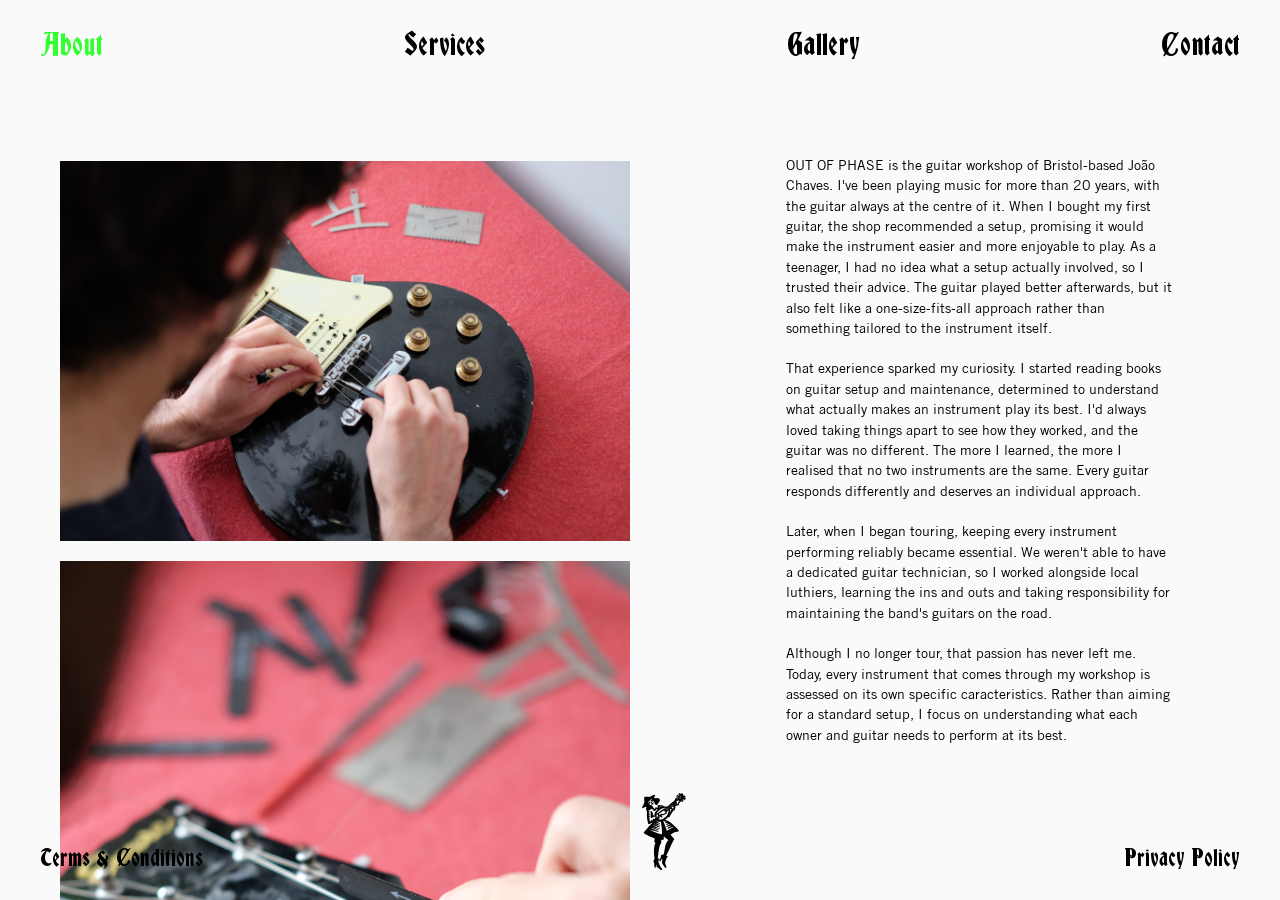
==== about.html @ 5b64a68b "Add files via upload" ====
<!DOCTYPE html>
<html lang="en">
<head>
<meta charset="UTF-8">
<meta name="viewport" content="width=device-width, initial-scale=1.0">
<title>About — Out of Phase</title>
<link rel="stylesheet" href="style-shared.css">
<link rel="stylesheet" href="style-about.css">
</head>
<body class="about-body">

<!-- Mobile Sticky Header -->
<header class="mobile-header">
  <button class="menu-toggle-btn" id="menuToggleBtn">Menu</button>
</header>

<!-- Desktop Navigation (Hidden <= 700px) -->
<header class="splash-nav desktop-only-nav">
  <a href="about.html" class="active">About</a>
  <a href="services.html">Services</a>
  <a href="gallery.html">Gallery</a>
  <a href="contact.html">Contact</a>
</header>

<!-- Mobile Overlay Drawer (Contains Nav + Footer links) -->
<div class="mobile-drawer" id="mobileDrawer">
  
  <header class="drawer-header">
    <button class="drawer-close-btn" id="drawerCloseBtn">Close</button>
  </header>

  <div class="drawer-content">
    <nav class="drawer-nav">
      <a href="about.html" class="active">About</a>
      <a href="services.html">Services</a>
      <a href="gallery.html">Gallery</a>
      <a href="contact.html">Contact</a>
    </nav>

    <div class="drawer-footer-links">
      <a href="terms.html">Terms &amp; Conditions</a>
      <a href="privacy-policy.html">Privacy Policy</a>
    </div>
  </div>

  <div class="drawer-logo-wrap">
    <a href="index.html">
      <img src="images/nav-icon.svg" alt="Out of Phase" class="splash-footer-icon">
    </a>
  </div>
</div>

<main class="about-content">
  <div class="about-grid">
    
    <div class="about-images">
      <img src="images/About_1.jpg" alt="Guitar detail">
      <img src="images/About_2.jpg" alt="Guitar detail">
      <img src="images/About_3.jpg" alt="Guitar detail">
      <img src="images/About_4.jpg" alt="Guitar detail">
      <img src="images/About_5.jpg" alt="Guitar detail">
      <img src="images/About_6.jpg" alt="Guitar detail">
      <img src="images/About_7.jpg" alt="Guitar detail">
    </div>

    <div class="about-text-col">
      <div class="about-text">
        <p>
          OUT OF PHASE is the guitar workshop of Bristol-based João Chaves. I've
          been playing music for more than 20 years, with the guitar always at the
          centre of it. When I bought my first guitar, the shop recommended a setup,
          promising it would make the instrument easier and more enjoyable to play.
          As a teenager, I had no idea what a setup actually involved, so I trusted
          their advice. The guitar played better afterwards, but it also felt like a
          one-size-fits-all approach rather than something tailored to the instrument
          itself.
        </p>
        <p>
          That experience sparked my curiosity. I started reading books on guitar
          setup and maintenance, determined to understand what actually makes an
          instrument play its best. I'd always loved taking things apart to see how
          they worked, and the guitar was no different. The more I learned, the more
          I realised that no two instruments are the same. Every guitar responds
          differently and deserves an individual approach.
        </p>
        <p>
          Later, when I began touring, keeping every instrument performing reliably
          became essential. We weren't able to have a dedicated guitar technician,
          so I worked alongside local luthiers, learning the ins and outs and taking
          responsibility for maintaining the band's guitars on the road.
        </p>
        <p>
          Although I no longer tour, that passion has never left me. Today, every
          instrument that comes through my workshop is assessed on its own specific
          caracteristics. Rather than aiming for a standard setup, I focus on understanding
          what each owner and guitar needs to perform at its best.
        </p>
      </div>
    </div>
  </div>
</main>

<!-- Mobile Sticky Centered Logo -->
<div class="mobile-footer-logo">
  <a href="index.html">
    <img src="images/nav-icon.svg" alt="Out of Phase" class="splash-footer-icon">
  </a>
</div>

<!-- Desktop Footer (Hidden <= 700px) -->
<footer class="splash-footer desktop-only-footer">
  <a href="terms.html" class="splash-footer-left">Terms &amp; Conditions</a>
  <a href="index.html">
    <img src="images/nav-icon.svg" alt="Out of Phase" class="splash-footer-icon">
  </a>
  <a href="privacy-policy.html" class="splash-footer-right">Privacy Policy</a>
</footer>

<script>
  // 1. Mobile Drawer Toggle Script
  document.addEventListener('DOMContentLoaded', () => {
    const menuBtn = document.getElementById('menuToggleBtn');
    const closeBtn = document.getElementById('drawerCloseBtn');
    const drawer = document.getElementById('mobileDrawer');

    if (menuBtn && drawer && closeBtn) {
      menuBtn.addEventListener('click', () => {
        drawer.classList.add('is-open');
        document.body.style.overflow = 'hidden'; // Freeze background scrolling
      });

      closeBtn.addEventListener('click', () => {
        drawer.classList.remove('is-open');
        document.body.style.overflow = '';
      });
    }
  });

  // 2. Desktop Gallery Alignment Script
  function alignGalleryToText() {
    const firstTextElement = document.querySelector('.about-text p:first-child') || document.querySelector('.about-text');
    const imagesContainer = document.querySelector('.about-images');

    if (firstTextElement && imagesContainer && window.innerWidth > 900) {
      const textTopDistance = firstTextElement.getBoundingClientRect().top;
      const manualOffset = +6; 

      imagesContainer.style.paddingTop = `${textTopDistance + manualOffset}px`;
      imagesContainer.style.paddingBottom = `100px`;
    } else if (imagesContainer) {
      // Clears desktop inline padding when switching to mobile view
      imagesContainer.style.paddingTop = '';
      imagesContainer.style.paddingBottom = '';
    }
  }

  window.addEventListener('load', alignGalleryToText);
  window.addEventListener('resize', alignGalleryToText);
  if (document.fonts) {
    document.fonts.ready.then(alignGalleryToText);
  }
</script>

</body>
</html>
---- style-shared.css ----
/* ============================
   FONTS
============================ */
@font-face {
  font-family: "Gothic";
  src: url("fonts/Gothic-Regular.woff2") format("woff2");
  font-weight: 400;
}
@font-face {
  font-family: "Gothic";
  src: url("fonts/Gothic-Bold.woff2") format("woff2");
  font-weight: 700;
}
@font-face {
  font-family: "OldEnglish";
  src: url("fonts/OldEnglish.woff2") format("woff2");
}

/* ============================
   RESET
============================ */
* {
  margin: 0;
  padding: 0;
  box-sizing: border-box;
}

html {
  scroll-behavior: smooth;
  overflow-x: hidden;
}

body {
  color: #000;
  font-family: "Gothic", sans-serif;
  overflow-x: hidden;
  background-color: #fafafa;

  -webkit-font-smoothing: antialiased;
  -moz-osx-font-smoothing: grayscale;
}

img {
  display: block;
  max-width: 100%;
}

a {
  color: inherit;
}

/* ============================
   SPLASH NAV (shared across pages)
============================ */
.splash-nav {
  position: fixed;
  top: 0;
  left: 0;
  width: 100%;
  z-index: 100;
  background: transparent;

  display: flex;
  justify-content: space-between;
  align-items: center;
  padding: 30px 40px;

  view-transition-name: main-nav;
}

.splash-nav a {
  color: #000;
  text-decoration: none;
  font-family: "OldEnglish";
  font-size: 1.9rem;

  -webkit-font-smoothing: antialiased;
  -moz-osx-font-smoothing: grayscale;
}

.splash-nav a:hover {
  opacity: 0.6;
}

.splash-nav a.active {
  color: #bbb;
  pointer-events: none;
}

/* ============================
   SPLASH FOOTER (shared across pages)
============================ */
.splash-footer {
  position: fixed;
  bottom: 0;
  left: 0;
  width: 100%;
  z-index: 100;
  background: transparent;

  display: flex;
  justify-content: space-between;
  align-items: flex-end;
  padding: 30px 40px;

  view-transition-name: main-footer;
}

.splash-footer-icon {
  width: 44px;
  height: auto;
  display: block;
}

.splash-footer a {
  color: #000;
  text-decoration: none;
  font-family: "OldEnglish";
  font-size: 1.5rem;
  line-height: 1;

  -webkit-font-smoothing: antialiased;
  -moz-osx-font-smoothing: grayscale;
}

.splash-footer a:hover {
  opacity: 0.6;
}

.splash-nav a.active,
.splash-footer a.active,
.splash-footer-left.active,
.splash-footer-right.active {
  color: #31FF2F !important; /* Your vivid bright green */
  opacity: 1 !important;
  pointer-events: none;
}

/* ===================================================
   SHARED VIEW TRANSITIONS
=================================================== */
main, 
.about-content, 
.home-content {
  animation: pageFadeIn 0.4s ease-out forwards;
}

@keyframes pageFadeIn {
  from { opacity: 0; }
  to { opacity: 1; }
}

/* ==========================================
   MOBILE STICKY OVERLAYS & DRAWER
========================================== */

/* Hide Mobile Elements on Desktop */
.mobile-header,
.mobile-footer-logo,
.mobile-drawer {
  display: none;
}

/* Shared Mobile Styles (Screens <= 700px) */
@media (max-width: 700px) {
  /* 1. Hide Desktop Nav & Desktop Footer Bar */
  .desktop-only-nav,
  .desktop-only-footer {
    display: none !important;
  }

  /* 2. Fixed Top "Menu" Button */
  .mobile-header {
    display: flex;
    justify-content: center;
    align-items: center;
    position: fixed;
    top: 0;
    left: 0;
    width: 100%;
    padding: 20px 24px;
    box-sizing: border-box;
    z-index: 1000;
    pointer-events: none;
  }

  .menu-toggle-btn,
  .drawer-close-btn {
    pointer-events: auto;
    background: none;
    border: none;
    font-family: "OldEnglish", serif;
    font-size: 2.1rem; /* Increased from 1.8rem to 2.2rem (adjust as needed) */
    color: #000;
    cursor: pointer;
    padding: 0;
    line-height: 1;
  }

  /* 3. Fixed Bottom Centered Logo */
  .mobile-footer-logo {
    display: flex;
    justify-content: center;
    align-items: center;
    position: fixed;
    bottom: 0;
    left: 0;
    width: 100%;
    padding: 20px;
    box-sizing: border-box;
    z-index: 1000;
    pointer-events: none;
  }

  .mobile-footer-logo a {
    pointer-events: auto;
    display: inline-block;
  }

  .mobile-footer-logo .splash-footer-icon {
    width: 40px;
    height: auto;
    display: block;
    margin: 0 auto;
  }

  /* 4. Full Screen Overlay Drawer */
  .mobile-drawer {
    display: flex;
    flex-direction: column;
    justify-content: space-between;
    position: fixed;
    top: 0;
    left: 0;
    width: 100vw;
    height: 100vh;
    height: 100dvh;
    background: #fafafa;
    z-index: 2000;
    padding: 40px 24px;
    box-sizing: border-box;
    
    /* Flat fade-in transition */
    opacity: 0;
    visibility: hidden;
    transition: opacity 0.2s ease, visibility 0.2s ease;
  }

  .mobile-drawer.is-open {
    opacity: 1;
    visibility: visible;
  }

  .drawer-header {
    display: flex;
    justify-content: center;
    align-items: center;
    width: 100%;
    padding: 20px 24px;
    box-sizing: border-box;
    position: absolute;
    top: 0;
    left: 0;
  }

  .drawer-content {
    display: flex;
    flex-direction: column;
    justify-content: center;
    align-items: center;
    height: 100%;
    gap: 32px;
  }

  .drawer-nav {
    display: flex;
    flex-direction: column;
    align-items: center;
    gap: 20px;
  }

  .drawer-nav a {
    font-family: "OldEnglish", serif;
    font-size: 2.2rem;
    color: #000;
    text-decoration: none;
  }

  /* Fixed active state coloring */
  .drawer-nav a.active {
    color: #31FF2F !important;
    pointer-events: none;
  }

  .drawer-footer-links {
    display: flex;
    flex-direction: column;
    align-items: center;
    gap: 12px; /* Same vertical gap as .drawer-nav */
  }

  .drawer-footer-links a {
    font-family: "OldEnglish", serif;
    font-size: 1.8rem; /* Matches main drawer links */
    color: #000;
    text-decoration: none;
  }
  
  .drawer-nav a.active,
  .drawer-footer-links a.active {
    color: #31FF2F !important; /* Your vivid bright green hex code */
    opacity: 1 !important;     /* OVERRIDES the 0.4 opacity so it isn't washed out/faded */
    pointer-events: none;
  }

  .drawer-logo-wrap {
    position: absolute;
    bottom: 0;
    left: 0;
    width: 100%;
    padding: 20px;
    box-sizing: border-box;
    display: flex;
    justify-content: center;
    align-items: center;
  }

  .drawer-logo-wrap .splash-footer-icon {
    width: 40px;
    height: auto;
    display: block;
    margin: 0 auto;
  }
}
---- style-about.css ----
/* ============================
   ABOUT PAGE (split scroll)
============================ */
.about-body {
  display: block;
  height: 100vh;
  height: 100dvh;
  position: relative;
  overflow: hidden;
}

/* Fixed Header & Footer Overlay */
.about-body .splash-nav {
  position: fixed;
  top: 0;
  left: 0;
  width: 100%;
  background: transparent;
  z-index: 100;
  pointer-events: none;
}

.about-body .splash-nav * {
  pointer-events: auto;
}

.about-body .splash-footer {
  position: fixed;
  bottom: 0;
  left: 0;
  width: 100%;
  background: transparent;
  z-index: 100;
  pointer-events: none;
}

.about-body .splash-footer * {
  pointer-events: auto;
}

.about-content {
  height: 100vh;
  height: 100dvh;
  overflow: hidden;
}

.about-grid {
  display: grid;
  grid-template-columns: repeat(18, 1fr);
  gap: 20px;
  padding: 0 40px; /* Restored outer padding to match navbar edges */
  max-width: 1920px;
  margin: 0 auto;
  height: 100%;
}

/* Scrollable Gallery Column */
.about-images {
  grid-column: 1 / 10;
  /* Fine-tune this offset pixel amount (e.g., 30px, 45px, 60px) */
  margin-left: 20px; 
  
  height: 100%;
  overflow-y: auto;
  scrollbar-width: none;
  display: flex;
  flex-direction: column;
  gap: 20px;
  box-sizing: border-box;
}

.about-images::-webkit-scrollbar {
  display: none;
}

.about-images img {
  width: 100%;
  display: block;
  object-fit: cover;
}

/* Static Text Column - Vertically Centered */
.about-text-col {
  grid-column: 12 / 18; /* Shifted slightly right to keep grid balance */
  height: 100%;
  display: flex;
  flex-direction: column;
  justify-content: center;
  overflow-y: auto;
  scrollbar-width: none;
  padding: 80px 0;
}

.about-text-col::-webkit-scrollbar {
  display: none;
}

.about-text {
  max-width: 640px;
}

.about-text p {
  font-size: 0.85rem;
  line-height: 1.5;
  margin-bottom: 20px;
}

.about-text p:first-child {
  margin-top: 0; /* Prevents margin-collapse from throwing off calculations */
}

.about-text p:last-child {
  margin-bottom: 0;
}

/* ==========================================
   MOBILE & TABLET BREAKPOINT (<= 900px)
========================================== */
@media (max-width: 900px) {

  /* 1. Page Container Clearance for Sticky Menu */
  .about-content {
    padding-top: 70px !important;
    overflow-y: auto;
  }

  /* 2. Grid Reset to Single Column */
  .about-grid {
    display: flex;
    flex-direction: column;
    width: 100%;
    height: auto;
    padding: 0;
    margin: 0;
  }

  /* 3. Horizontal Scroll Gallery Container */
  .about-images {
    display: flex !important;
    flex-direction: row !important;
    overflow-x: auto;
    scroll-snap-type: x mandatory;
    -webkit-overflow-scrolling: touch;
    gap: 12px;
    padding: 0 20px 20px 20px !important;
    margin: 0 !important;
    scrollbar-width: none; /* Hide scrollbar Firefox */
  }

  /* Hide scrollbar for Chrome, Safari, Opera */
  .about-images::-webkit-scrollbar {
    display: none;
  }

  /* Gallery Item Sizing (85% width lets next image peek) */
  .about-images img,
  .about-images .gallery-item {
    flex: 0 0 85%;
    max-width: 85%;
    height: auto;
    object-fit: cover;
    scroll-snap-align: start;
  }

  /* Gallery Edge Spacers */
  .about-images::before,
  .about-images::after {
    content: '';
    flex: 0 0 4px;
  }

  /* 4. Full-Width Text Column */
  .about-text-col {
    width: 100% !important;
    max-width: 100% !important;
    height: auto;
    padding: 20px 20px 60px 20px !important; /* Comfortable side gutters & bottom space */
    box-sizing: border-box;
  }

  .about-text {
    width: 100% !important;
    max-width: 100% !important;
  }

  /* Decorative Icons inside text flow naturally */
  .about-text img {
    position: relative !important;
    display: block;
    margin: 24px auto !important;
  }
}
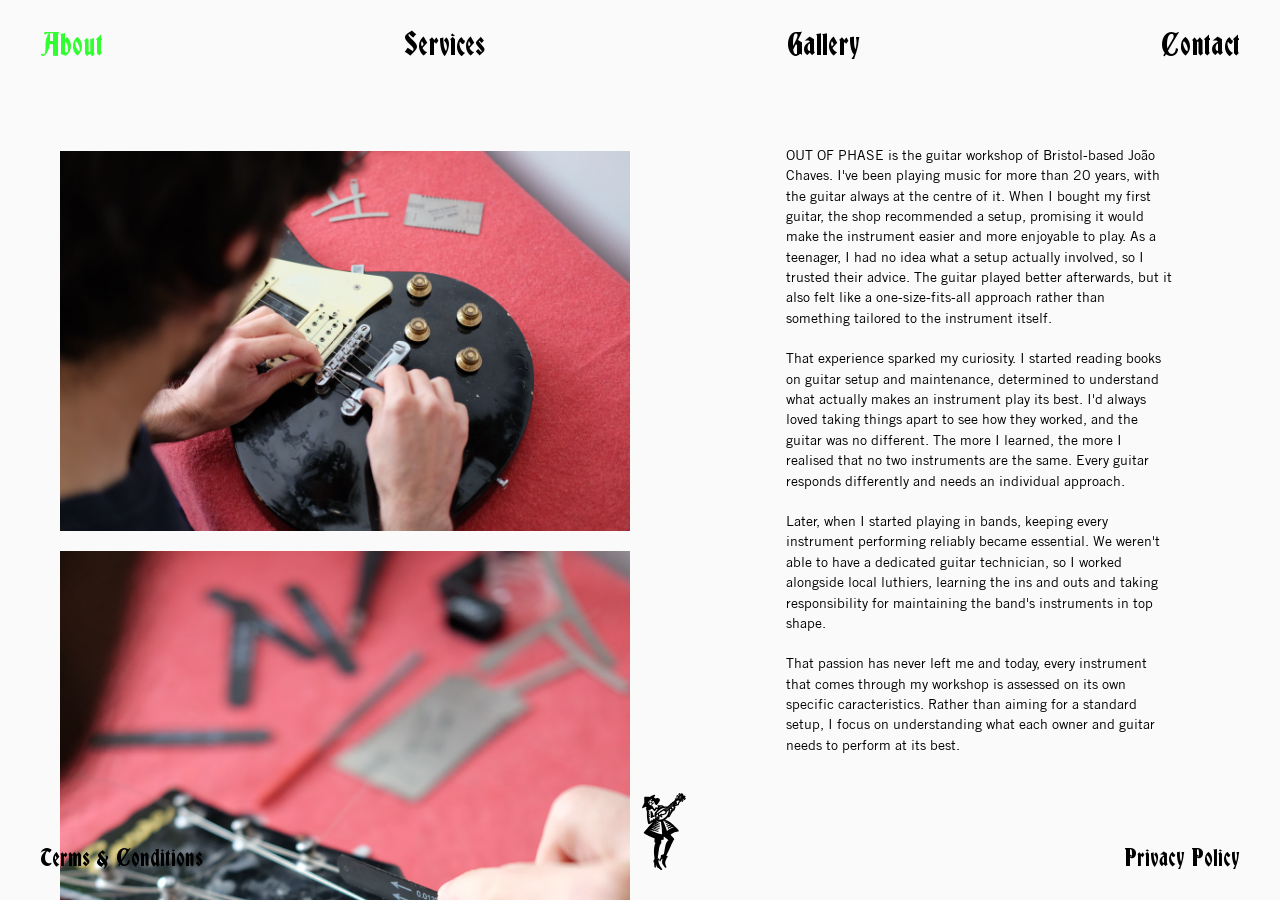
==== commit de6f0c71: "Update about.html" ====
--- a/about.html
+++ b/about.html
@@ -81,19 +81,18 @@
           instrument play its best. I'd always loved taking things apart to see how
           they worked, and the guitar was no different. The more I learned, the more
           I realised that no two instruments are the same. Every guitar responds
-          differently and deserves an individual approach.
+          differently and needs an individual approach.
         </p>
         <p>
-          Later, when I began touring, keeping every instrument performing reliably
+          Later, when I started playing in bands, keeping every instrument performing reliably
           became essential. We weren't able to have a dedicated guitar technician,
           so I worked alongside local luthiers, learning the ins and outs and taking
-          responsibility for maintaining the band's guitars on the road.
+          responsibility for maintaining the band's instruments in top shape.
         </p>
         <p>
-          Although I no longer tour, that passion has never left me. Today, every
-          instrument that comes through my workshop is assessed on its own specific
-          caracteristics. Rather than aiming for a standard setup, I focus on understanding
-          what each owner and guitar needs to perform at its best.
+          That passion has never left me and today, every instrument that comes through my workshop
+          is assessed on its own specific caracteristics. Rather than aiming for a standard setup,
+          I focus on understanding what each owner and guitar needs to perform at its best.
         </p>
       </div>
     </div>
@@ -162,4 +161,4 @@
 </script>
 
 </body>
-</html>+</html>
--- a/style-shared.css
+++ b/style-shared.css
@@ -131,7 +131,7 @@
 .splash-footer a.active,
 .splash-footer-left.active,
 .splash-footer-right.active {
-  color: #31FF2F !important; /* Your vivid bright green */
+  color: #31FF2F !important;
   opacity: 1 !important;
   pointer-events: none;
 }
@@ -190,7 +190,7 @@
     background: none;
     border: none;
     font-family: "OldEnglish", serif;
-    font-size: 2.1rem; /* Increased from 1.8rem to 2.2rem (adjust as needed) */
+    font-size: 2.1rem;
     color: #000;
     cursor: pointer;
     padding: 0;
@@ -296,20 +296,20 @@
     display: flex;
     flex-direction: column;
     align-items: center;
-    gap: 12px; /* Same vertical gap as .drawer-nav */
+    gap: 12px;
   }
 
   .drawer-footer-links a {
     font-family: "OldEnglish", serif;
-    font-size: 1.8rem; /* Matches main drawer links */
+    font-size: 1.8rem;
     color: #000;
     text-decoration: none;
   }
   
   .drawer-nav a.active,
   .drawer-footer-links a.active {
-    color: #31FF2F !important; /* Your vivid bright green hex code */
-    opacity: 1 !important;     /* OVERRIDES the 0.4 opacity so it isn't washed out/faded */
+    color: #31FF2F !important;
+    opacity: 1 !important;
     pointer-events: none;
   }
 
@@ -331,4 +331,4 @@
     display: block;
     margin: 0 auto;
   }
-}+}
--- a/style-about.css
+++ b/style-about.css
@@ -48,7 +48,7 @@
   display: grid;
   grid-template-columns: repeat(18, 1fr);
   gap: 20px;
-  padding: 0 40px; /* Restored outer padding to match navbar edges */
+  padding: 0 40px;
   max-width: 1920px;
   margin: 0 auto;
   height: 100%;
@@ -57,7 +57,6 @@
 /* Scrollable Gallery Column */
 .about-images {
   grid-column: 1 / 10;
-  /* Fine-tune this offset pixel amount (e.g., 30px, 45px, 60px) */
   margin-left: 20px; 
   
   height: 100%;
@@ -81,7 +80,7 @@
 
 /* Static Text Column - Vertically Centered */
 .about-text-col {
-  grid-column: 12 / 18; /* Shifted slightly right to keep grid balance */
+  grid-column: 12 / 18;
   height: 100%;
   display: flex;
   flex-direction: column;
@@ -106,7 +105,7 @@
 }
 
 .about-text p:first-child {
-  margin-top: 0; /* Prevents margin-collapse from throwing off calculations */
+  margin-top: 0;
 }
 
 .about-text p:last-child {
@@ -144,7 +143,7 @@
     gap: 12px;
     padding: 0 20px 20px 20px !important;
     margin: 0 !important;
-    scrollbar-width: none; /* Hide scrollbar Firefox */
+    scrollbar-width: none;
   }
 
   /* Hide scrollbar for Chrome, Safari, Opera */
@@ -174,7 +173,7 @@
     width: 100% !important;
     max-width: 100% !important;
     height: auto;
-    padding: 20px 20px 60px 20px !important; /* Comfortable side gutters & bottom space */
+    padding: 20px 20px 60px 20px !important;
     box-sizing: border-box;
   }
 
@@ -189,4 +188,4 @@
     display: block;
     margin: 24px auto !important;
   }
-}+}
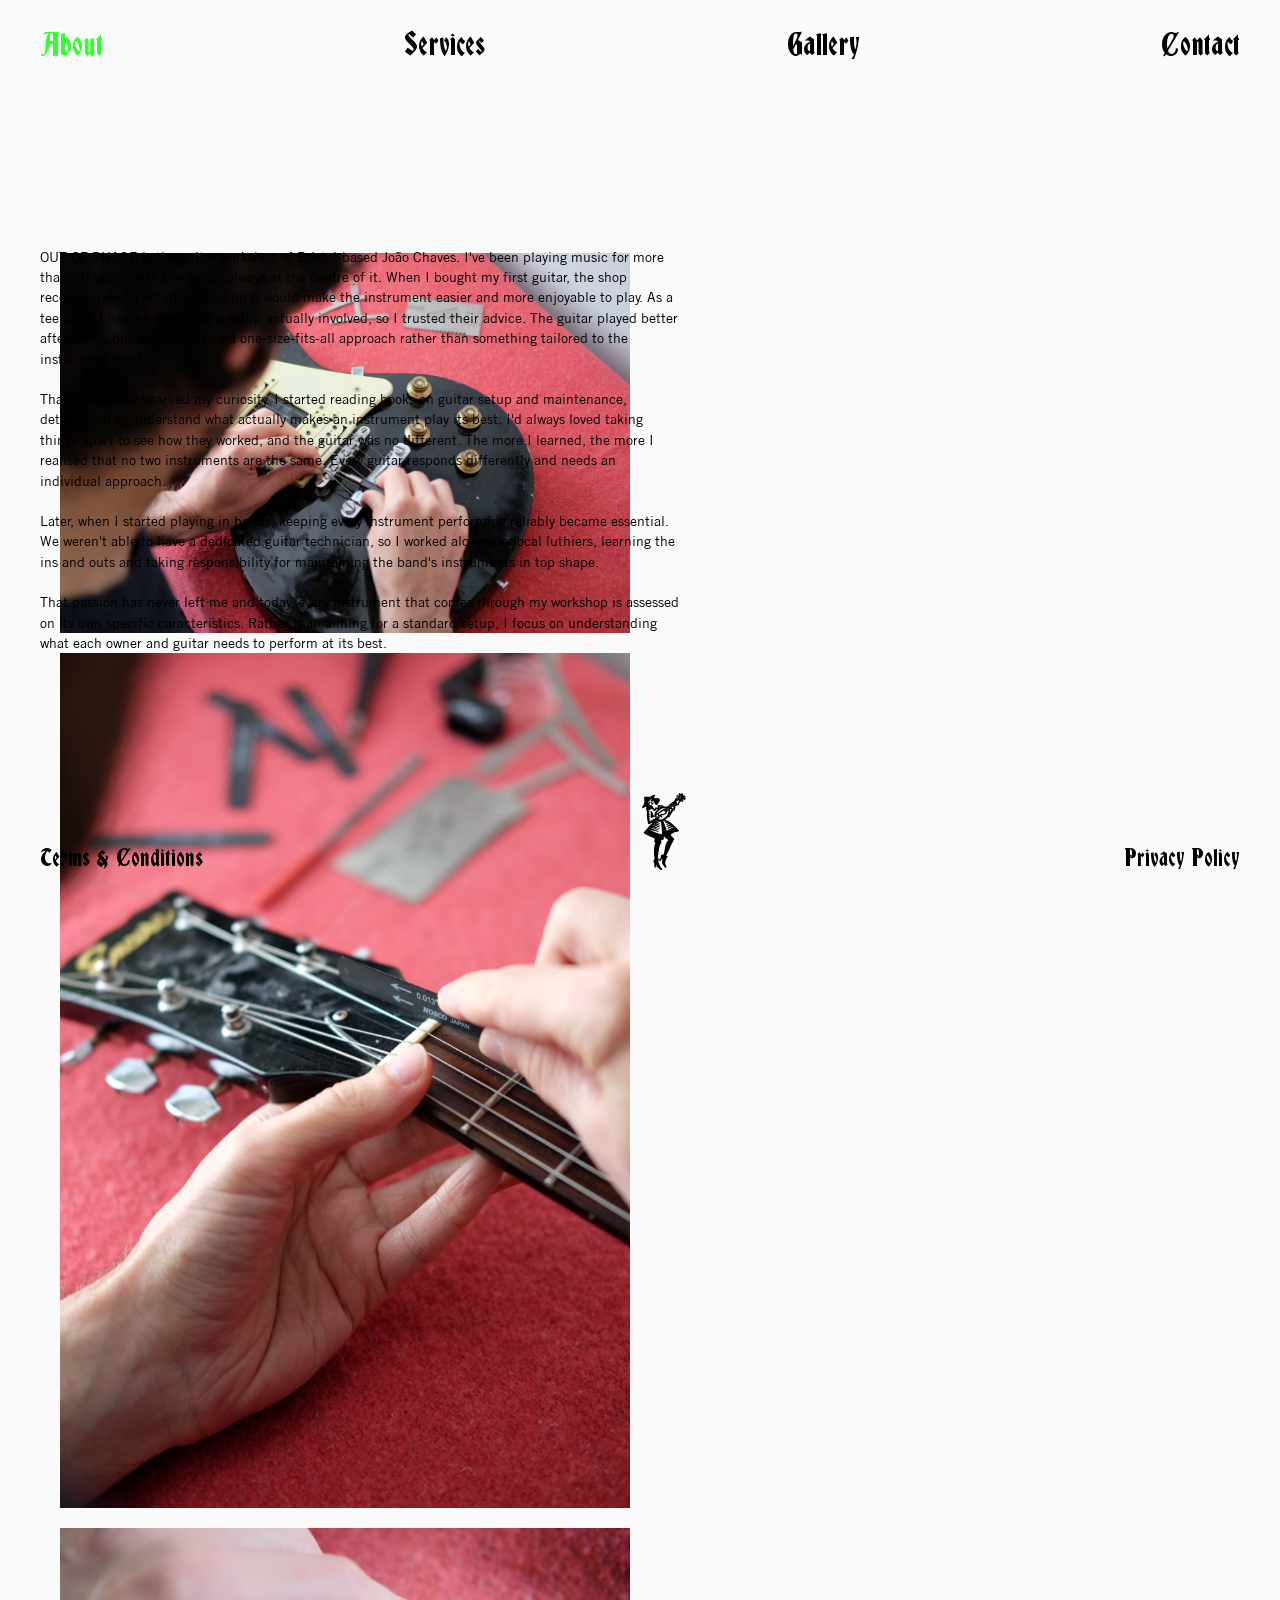
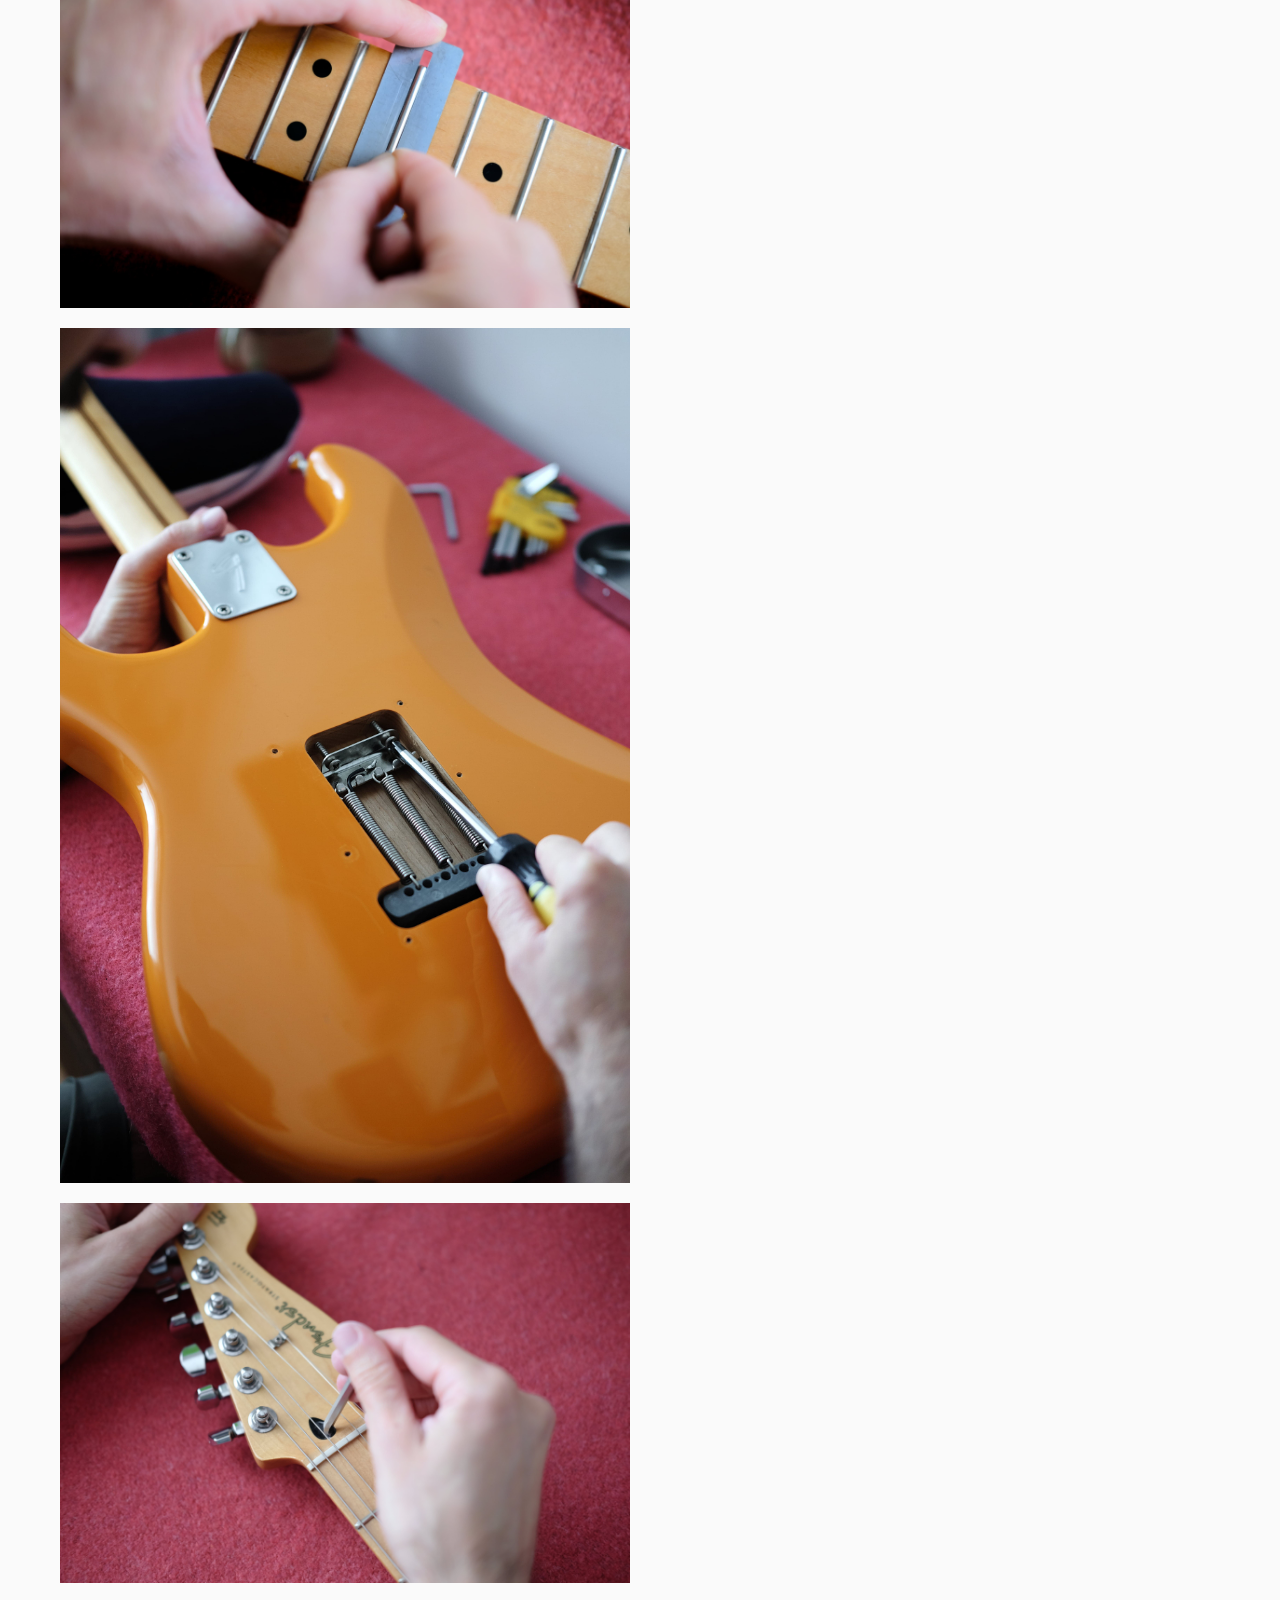
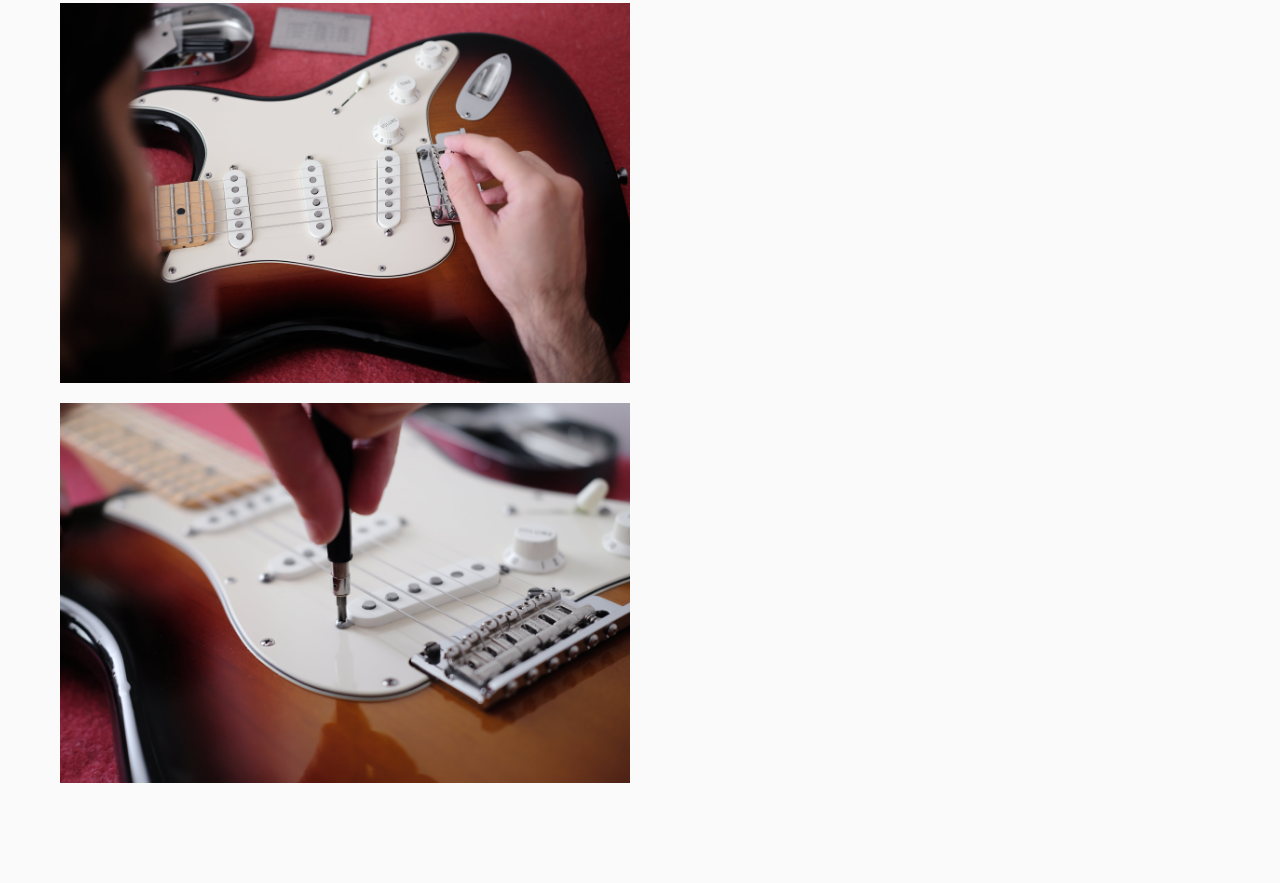
==== commit a8a01abe: "Update about.html" ====
--- a/about.html
+++ b/about.html
@@ -6,6 +6,13 @@
 <title>About — Out of Phase</title>
 <link rel="stylesheet" href="style-shared.css">
 <link rel="stylesheet" href="style-about.css">
+
+  <!-- Favicons -->
+<link rel="icon" type="image/png" sizes="96x96" href="favicon/favicon-96x96.png">
+<link rel="icon" type="image/svg+xml" href="favicon/favicon.svg">
+<link rel="shortcut icon" href="favicon/favicon.ico">
+<link rel="apple-touch-icon" sizes="180x180" href="favicon/apple-touch-icon.png">
+<link rel="manifest" href="favicon/site.webmanifest">
 </head>
 <body class="about-body">
 
--- a/style-about.css
+++ b/style-about.css
@@ -3,10 +3,11 @@
 ============================ */
 .about-body {
   display: block;
-  height: 100vh;
-  height: 100dvh;
+  min-height: 100vh;
+  min-height: 100dvh;
   position: relative;
-  overflow: hidden;
+  /* Allow normal viewport scrolling so hardware handles the wheel input */
+  overflow-y: auto;
 }
 
 /* Fixed Header & Footer Overlay */
@@ -39,9 +40,7 @@
 }
 
 .about-content {
-  height: 100vh;
-  height: 100dvh;
-  overflow: hidden;
+  width: 100%;
 }
 
 .about-grid {
@@ -51,25 +50,17 @@
   padding: 0 40px;
   max-width: 1920px;
   margin: 0 auto;
-  height: 100%;
 }
 
-/* Scrollable Gallery Column */
+/* Natural Document Scroll Gallery */
 .about-images {
   grid-column: 1 / 10;
   margin-left: 20px; 
-  
-  height: 100%;
-  overflow-y: auto;
-  scrollbar-width: none;
   display: flex;
   flex-direction: column;
   gap: 20px;
   box-sizing: border-box;
-}
-
-.about-images::-webkit-scrollbar {
-  display: none;
+  padding-bottom: 120px; /* Space for footer clearance */
 }
 
 .about-images img {
@@ -78,20 +69,19 @@
   object-fit: cover;
 }
 
-/* Static Text Column - Vertically Centered */
+/* Rock-Solid Fixed Text Column */
 .about-text-col {
   grid-column: 12 / 18;
-  height: 100%;
+  position: fixed;
+  top: 0;
+  bottom: 0;
+  height: 100vh;
+  height: 100dvh;
   display: flex;
   flex-direction: column;
   justify-content: center;
-  overflow-y: auto;
-  scrollbar-width: none;
-  padding: 80px 0;
-}
-
-.about-text-col::-webkit-scrollbar {
-  display: none;
+  z-index: 10;
+  pointer-events: auto;
 }
 
 .about-text {
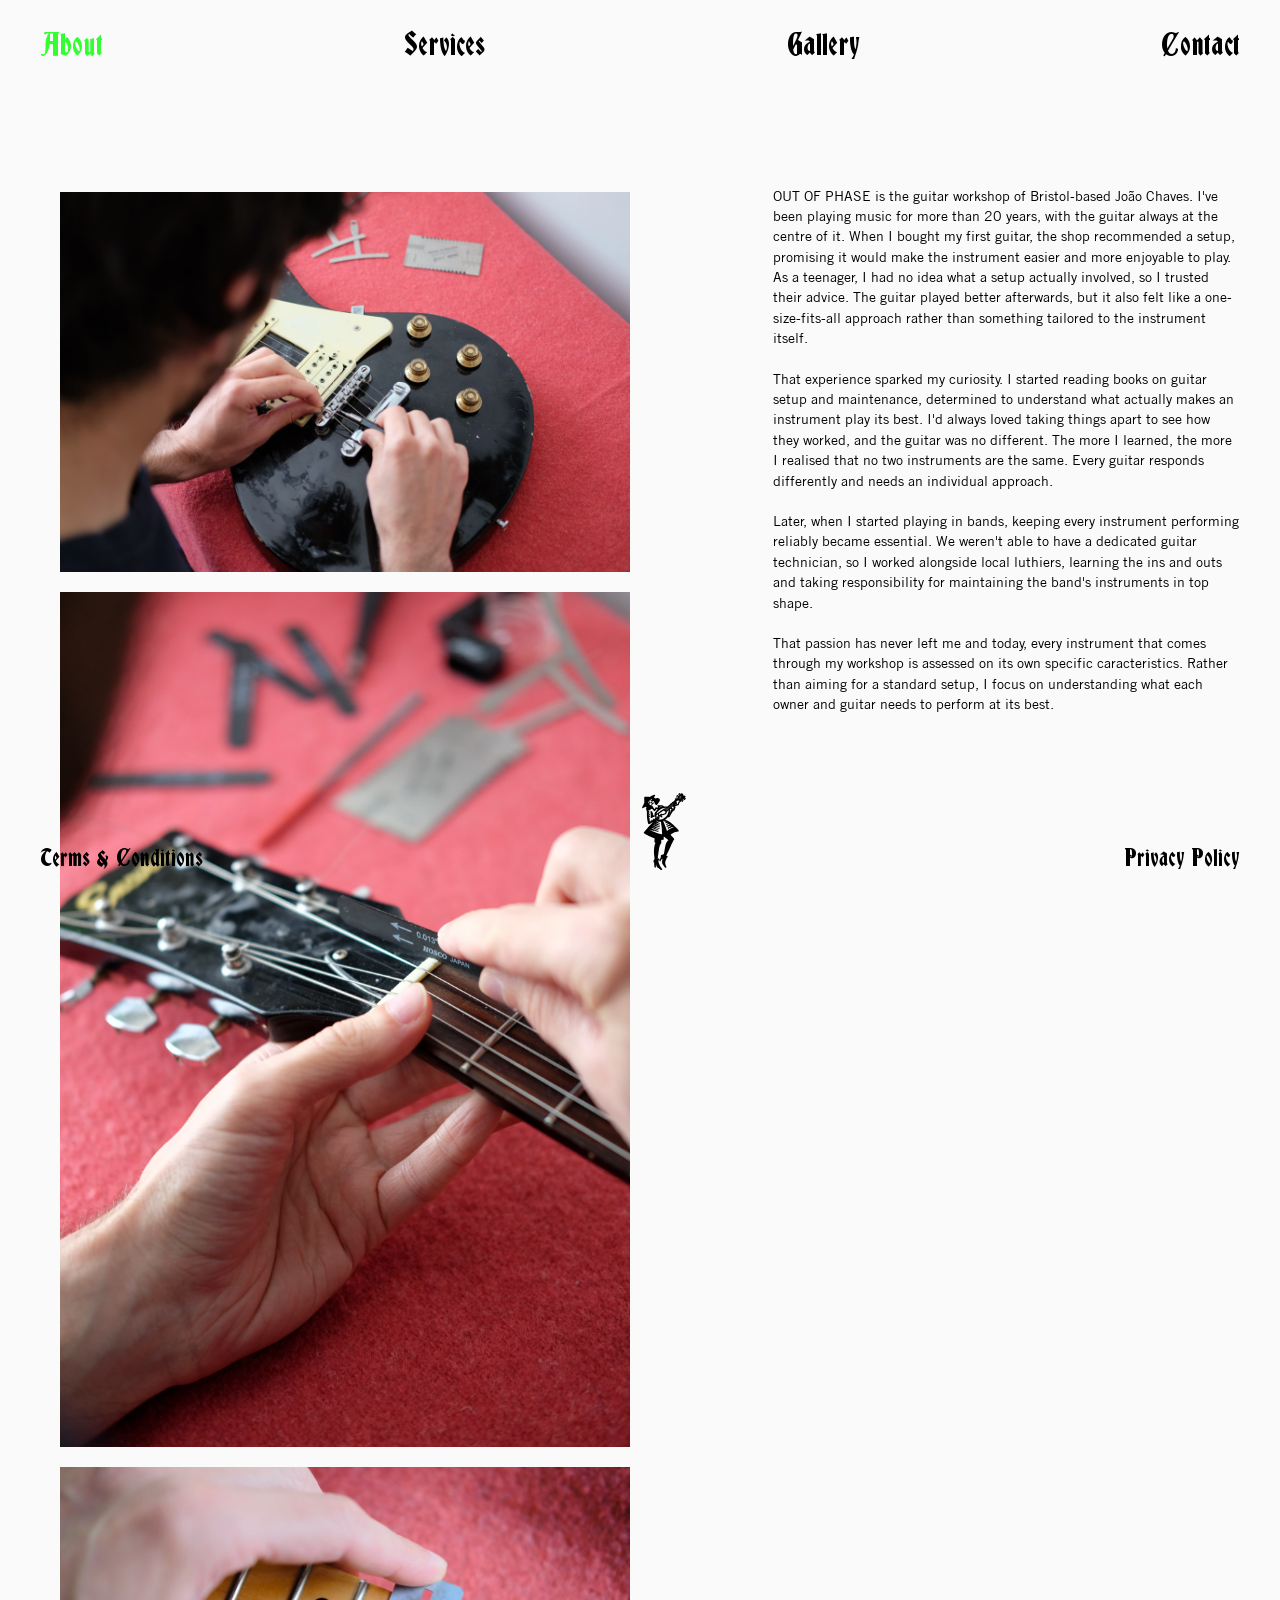
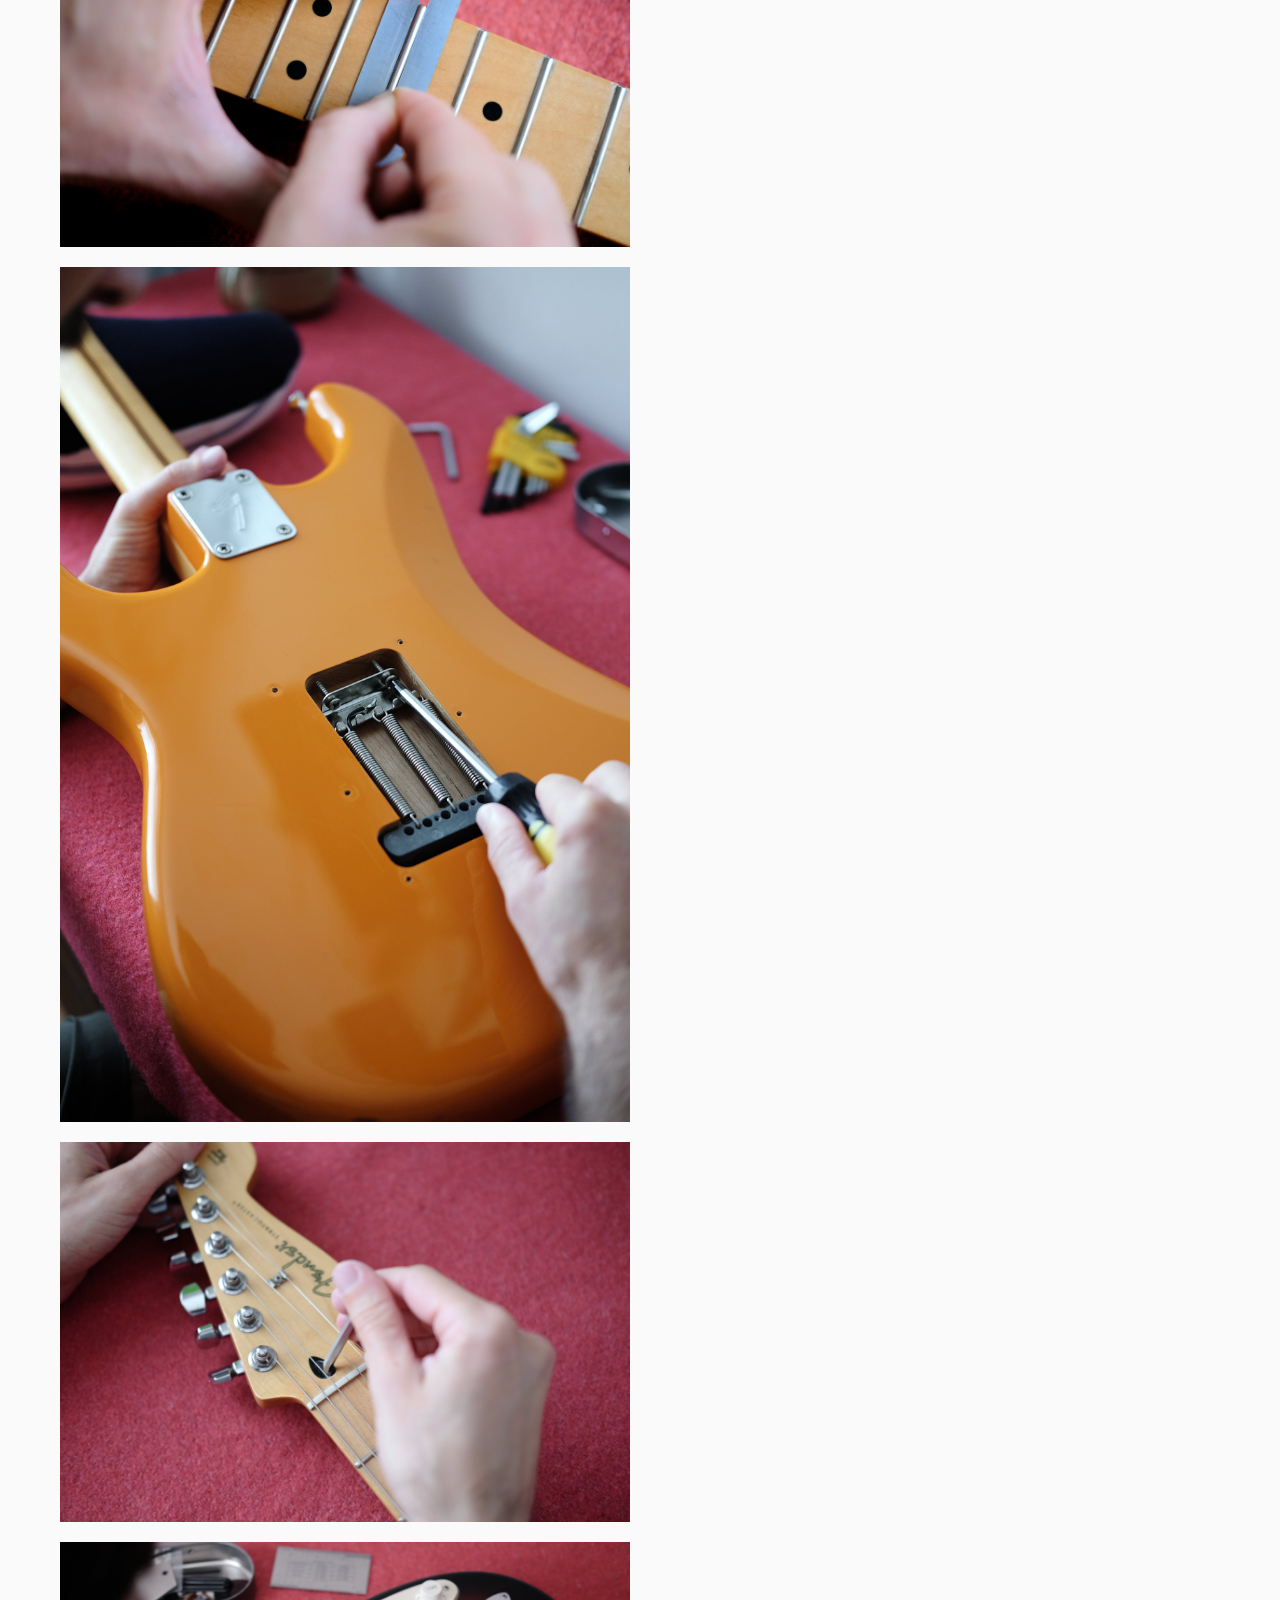
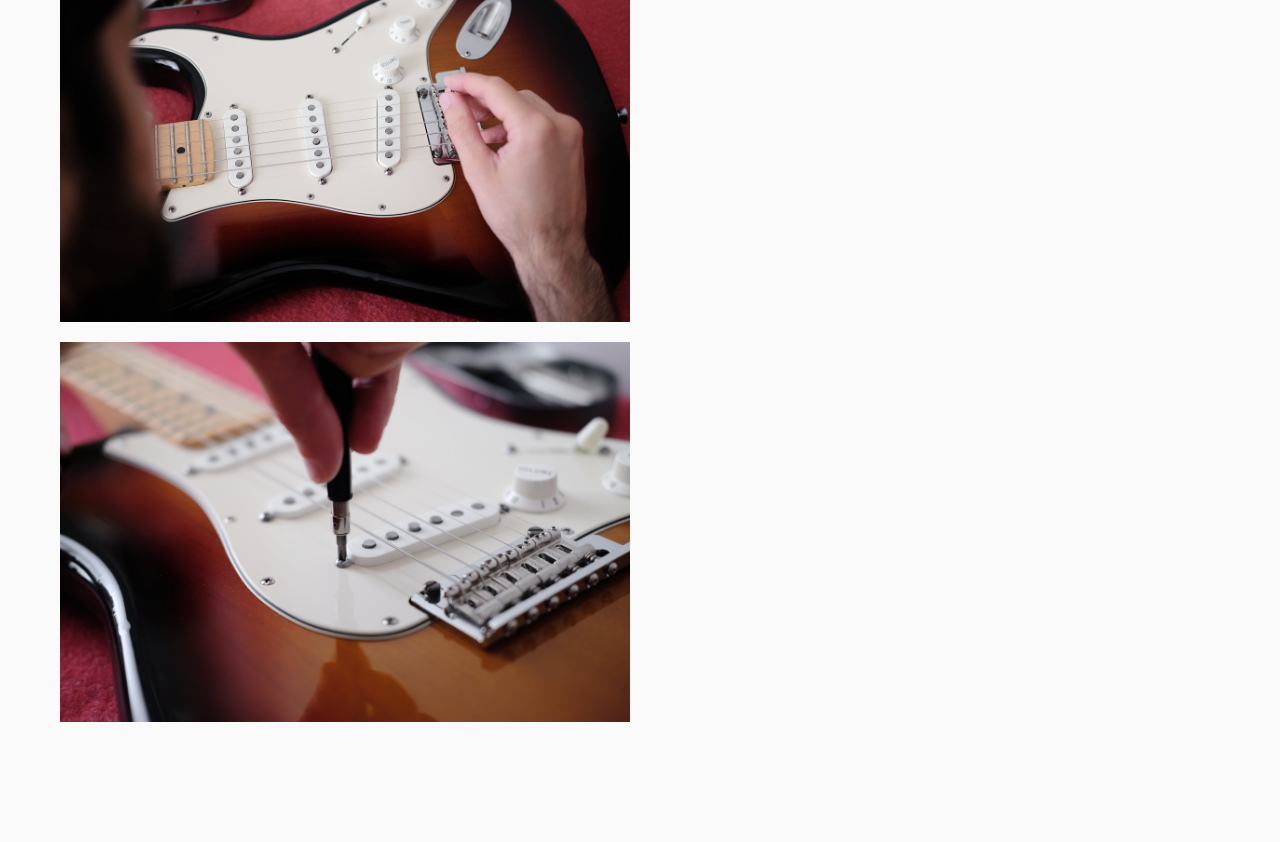
==== commit 0e757f25: "Update about.html" ====
--- a/about.html
+++ b/about.html
@@ -132,7 +132,7 @@
     if (menuBtn && drawer && closeBtn) {
       menuBtn.addEventListener('click', () => {
         drawer.classList.add('is-open');
-        document.body.style.overflow = 'hidden'; // Freeze background scrolling
+        document.body.style.overflow = 'hidden'; 
       });
 
       closeBtn.addEventListener('click', () => {
@@ -152,11 +152,8 @@
       const manualOffset = +6; 
 
       imagesContainer.style.paddingTop = `${textTopDistance + manualOffset}px`;
-      imagesContainer.style.paddingBottom = `100px`;
     } else if (imagesContainer) {
-      // Clears desktop inline padding when switching to mobile view
       imagesContainer.style.paddingTop = '';
-      imagesContainer.style.paddingBottom = '';
     }
   }
 
--- a/style-about.css
+++ b/style-about.css
@@ -69,12 +69,13 @@
   object-fit: cover;
 }
 
-/* Rock-Solid Fixed Text Column */
+/* Rock-Solid Fixed Text Column (Anchored to Right Grid Area) */
 .about-text-col {
-  grid-column: 12 / 18;
   position: fixed;
   top: 0;
-  bottom: 0;
+  right: max(40px, calc((100vw - 1920px) / 2 + 40px)); /* Respects grid padding & max-width */
+  width: calc((100vw - 80px) * (7 / 18));              /* Matches columns 12 to 18 span */
+  max-width: calc(1840px * (7 / 18));                  /* Clamps at max-width 1920px */
   height: 100vh;
   height: 100dvh;
   display: flex;
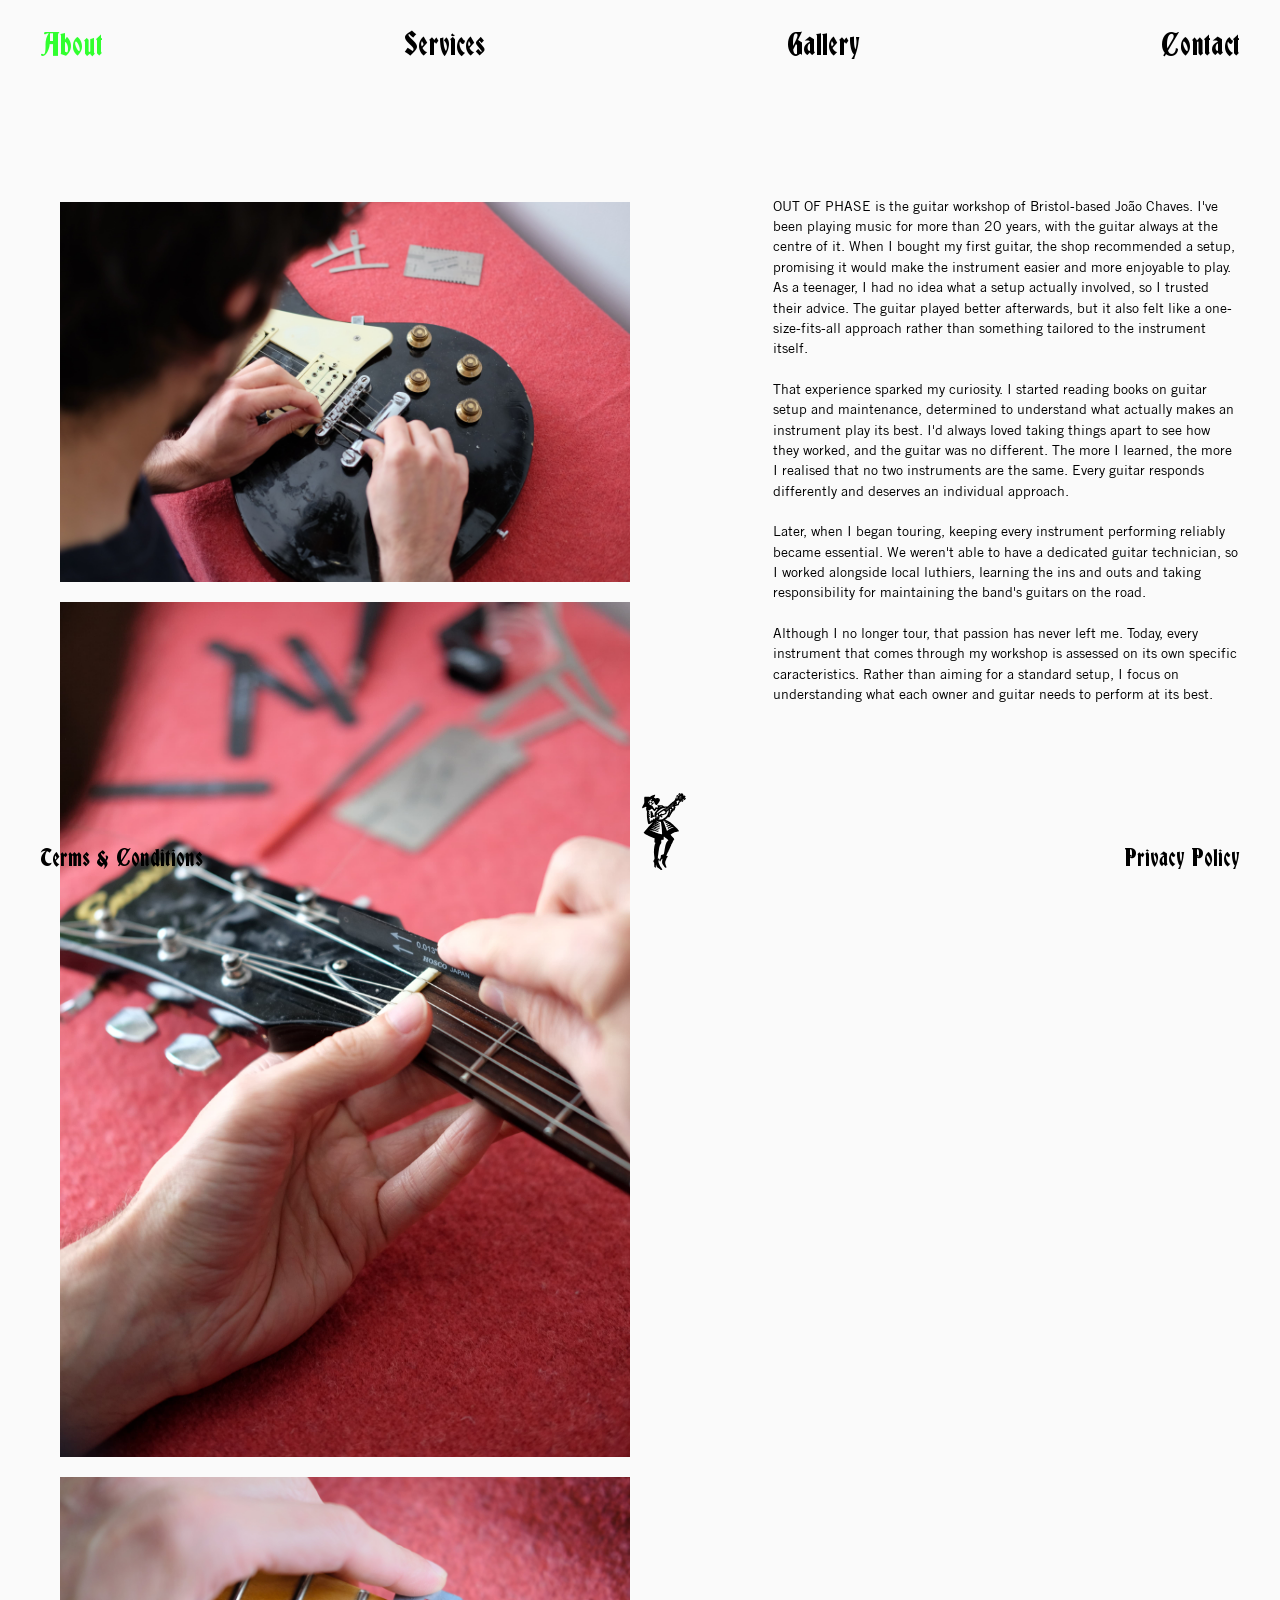
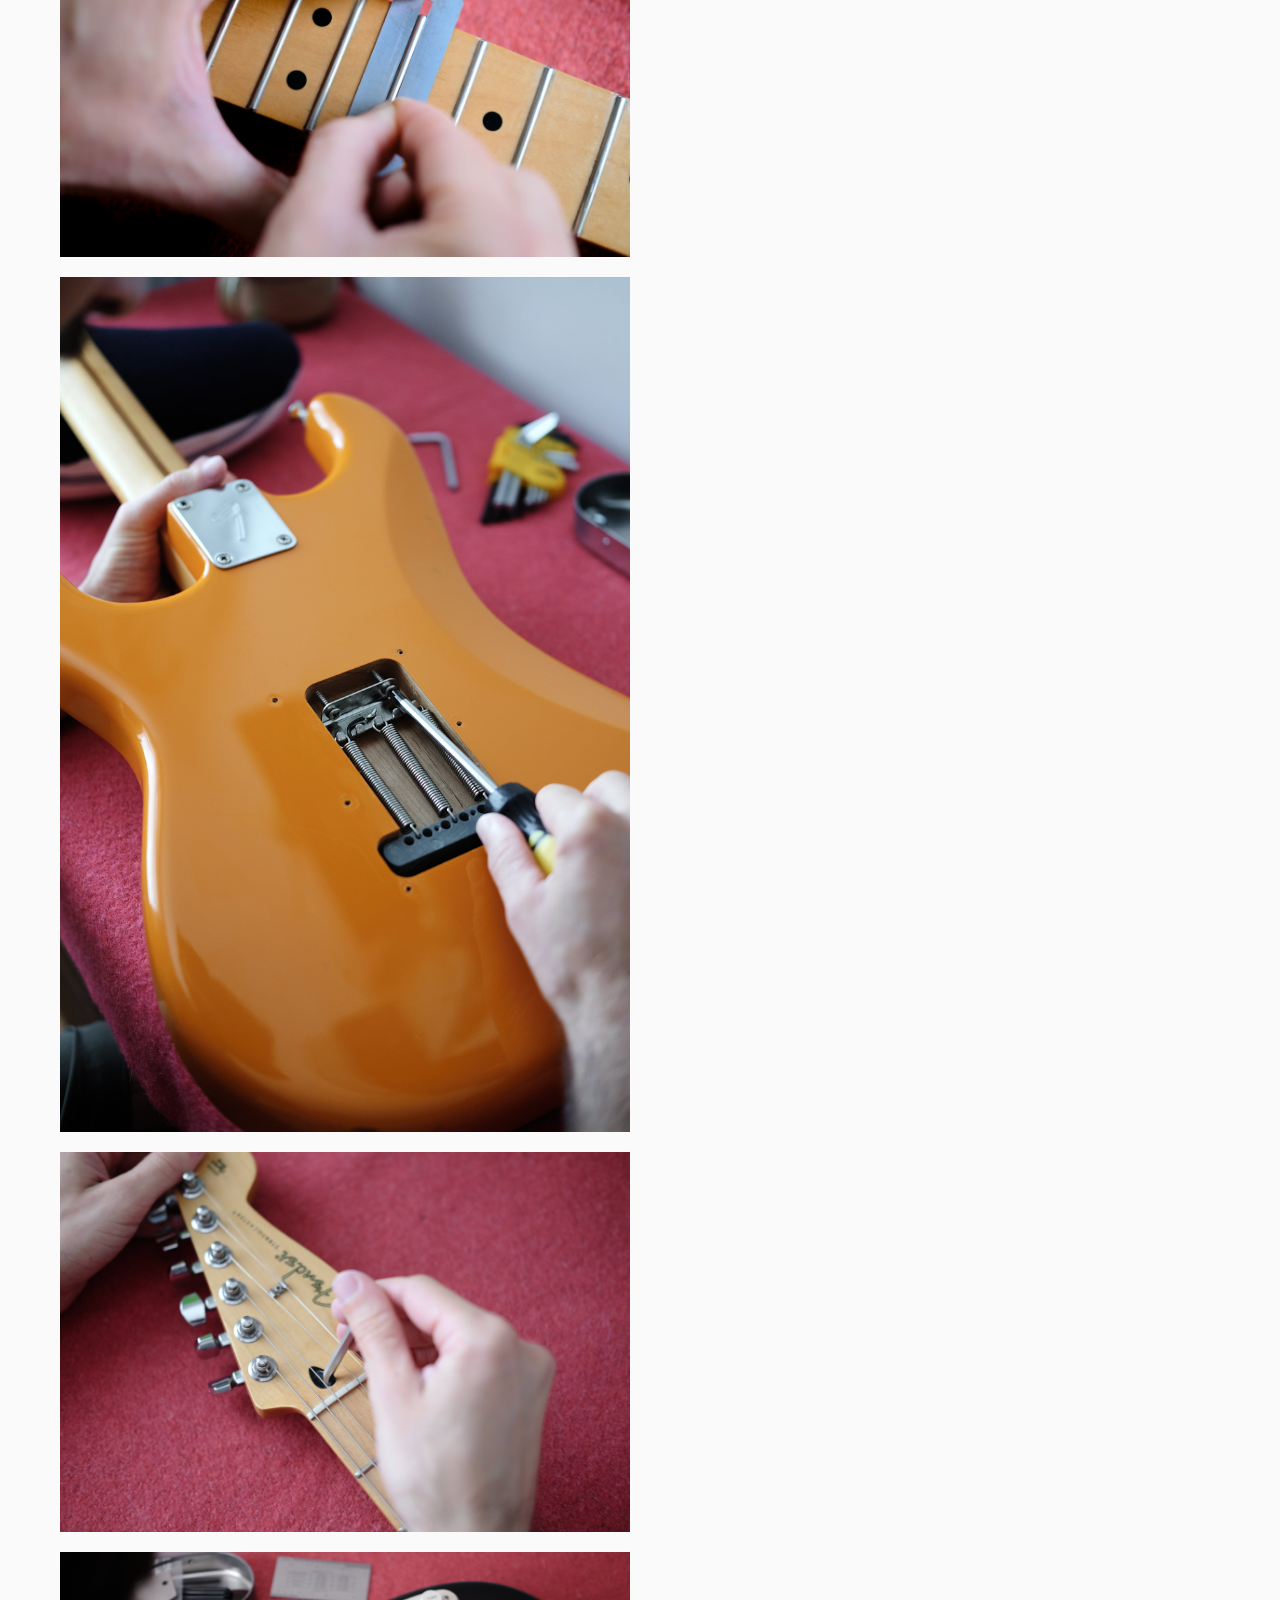
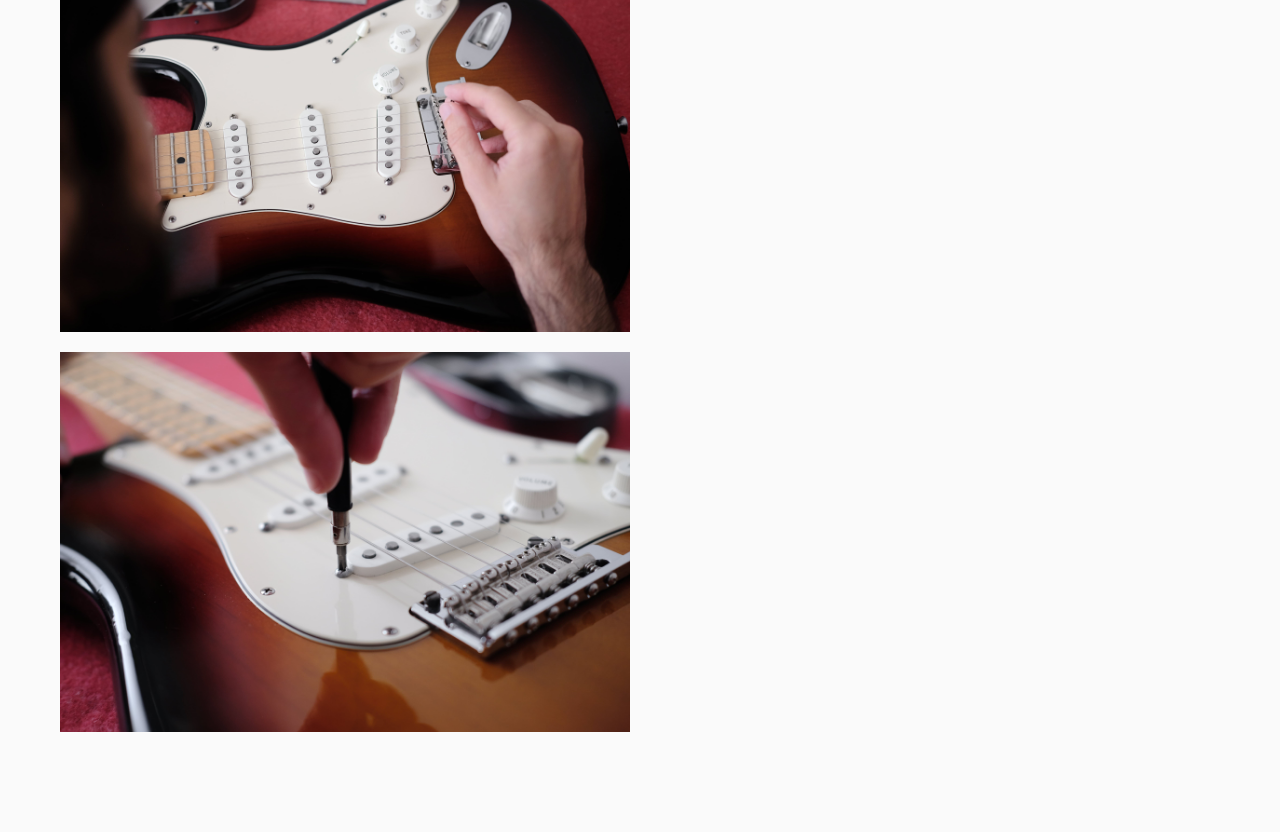
==== commit aa19e2a7: "Update about.html" ====
--- a/about.html
+++ b/about.html
@@ -7,7 +7,7 @@
 <link rel="stylesheet" href="style-shared.css">
 <link rel="stylesheet" href="style-about.css">
 
-  <!-- Favicons -->
+    <!-- Favicons -->
 <link rel="icon" type="image/png" sizes="96x96" href="favicon/favicon-96x96.png">
 <link rel="icon" type="image/svg+xml" href="favicon/favicon.svg">
 <link rel="shortcut icon" href="favicon/favicon.ico">
@@ -88,18 +88,19 @@
           instrument play its best. I'd always loved taking things apart to see how
           they worked, and the guitar was no different. The more I learned, the more
           I realised that no two instruments are the same. Every guitar responds
-          differently and needs an individual approach.
+          differently and deserves an individual approach.
         </p>
         <p>
-          Later, when I started playing in bands, keeping every instrument performing reliably
+          Later, when I began touring, keeping every instrument performing reliably
           became essential. We weren't able to have a dedicated guitar technician,
           so I worked alongside local luthiers, learning the ins and outs and taking
-          responsibility for maintaining the band's instruments in top shape.
+          responsibility for maintaining the band's guitars on the road.
         </p>
         <p>
-          That passion has never left me and today, every instrument that comes through my workshop
-          is assessed on its own specific caracteristics. Rather than aiming for a standard setup,
-          I focus on understanding what each owner and guitar needs to perform at its best.
+          Although I no longer tour, that passion has never left me. Today, every
+          instrument that comes through my workshop is assessed on its own specific
+          caracteristics. Rather than aiming for a standard setup, I focus on understanding
+          what each owner and guitar needs to perform at its best.
         </p>
       </div>
     </div>
@@ -132,7 +133,7 @@
     if (menuBtn && drawer && closeBtn) {
       menuBtn.addEventListener('click', () => {
         drawer.classList.add('is-open');
-        document.body.style.overflow = 'hidden'; 
+        document.body.style.overflow = 'hidden'; // Freeze background scrolling
       });
 
       closeBtn.addEventListener('click', () => {
@@ -152,8 +153,11 @@
       const manualOffset = +6; 
 
       imagesContainer.style.paddingTop = `${textTopDistance + manualOffset}px`;
+      imagesContainer.style.paddingBottom = `100px`;
     } else if (imagesContainer) {
+      // Clears desktop inline padding when switching to mobile view
       imagesContainer.style.paddingTop = '';
+      imagesContainer.style.paddingBottom = '';
     }
   }
 
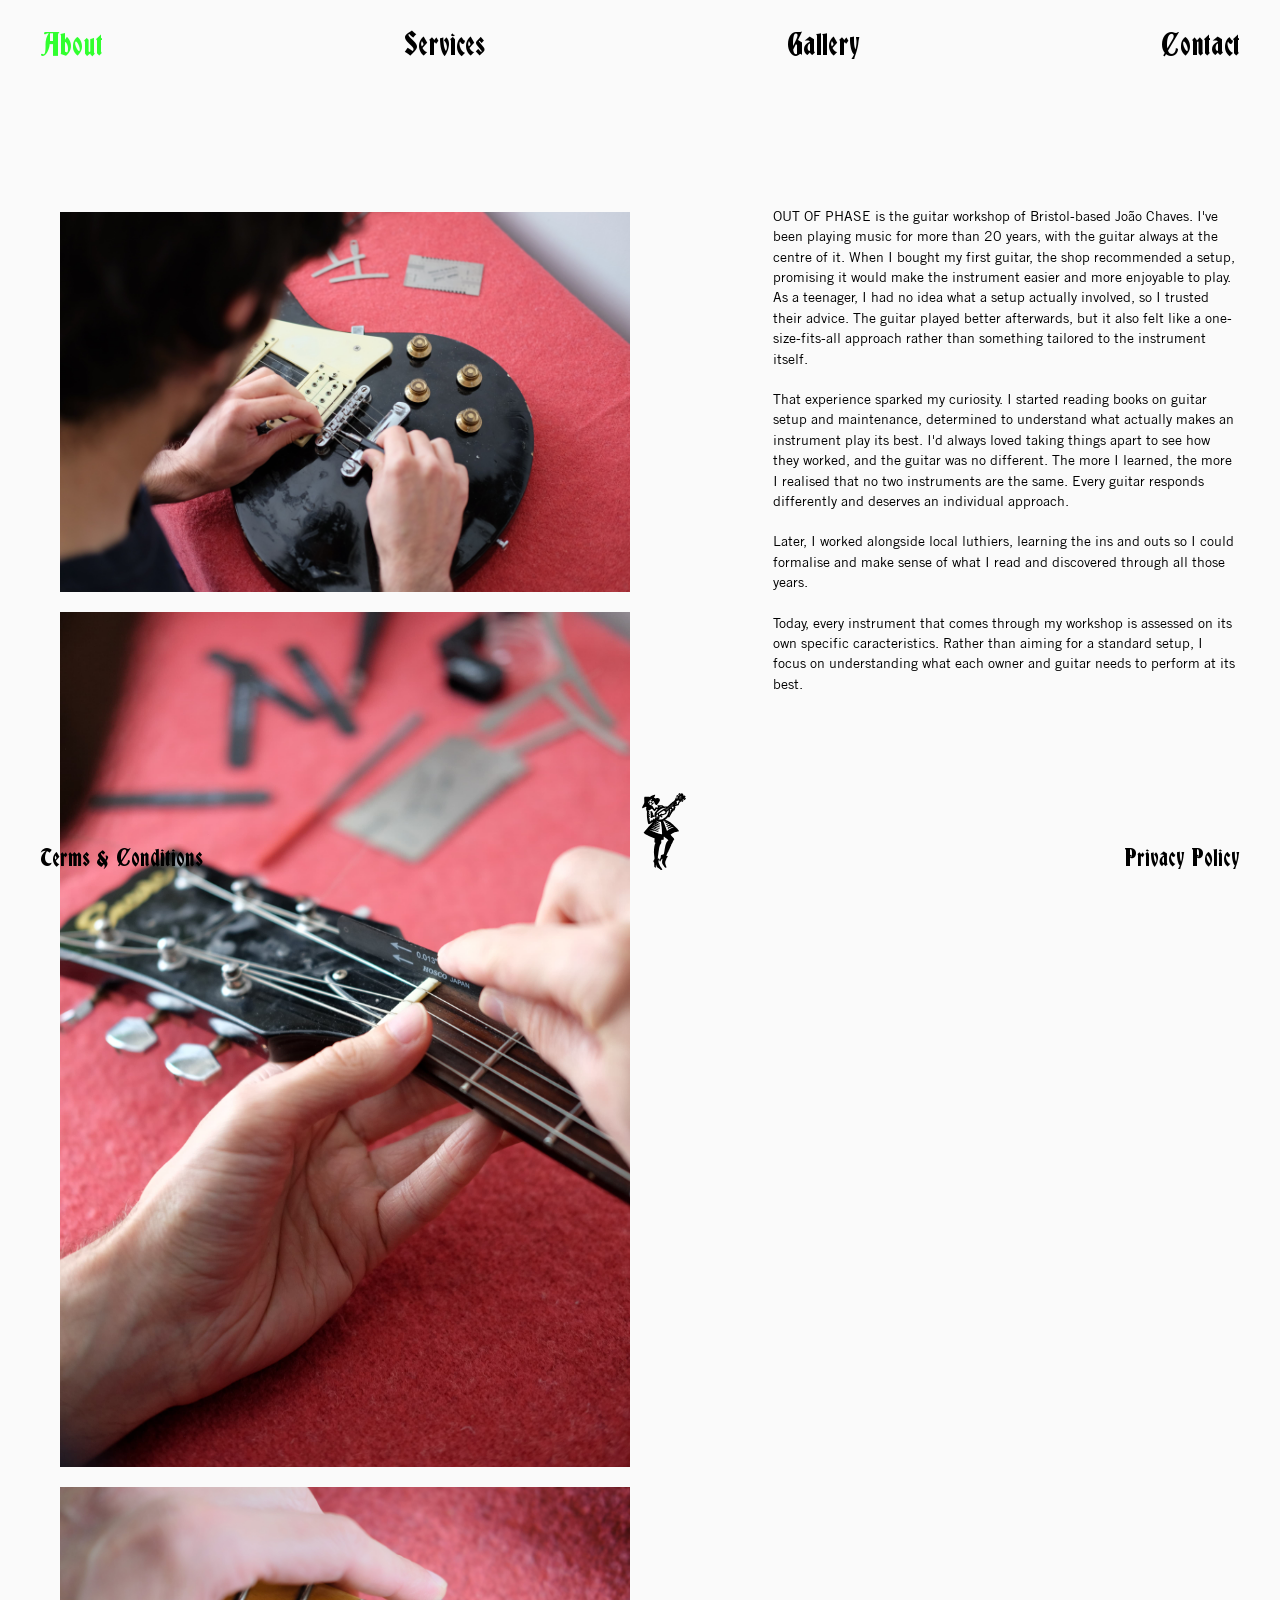
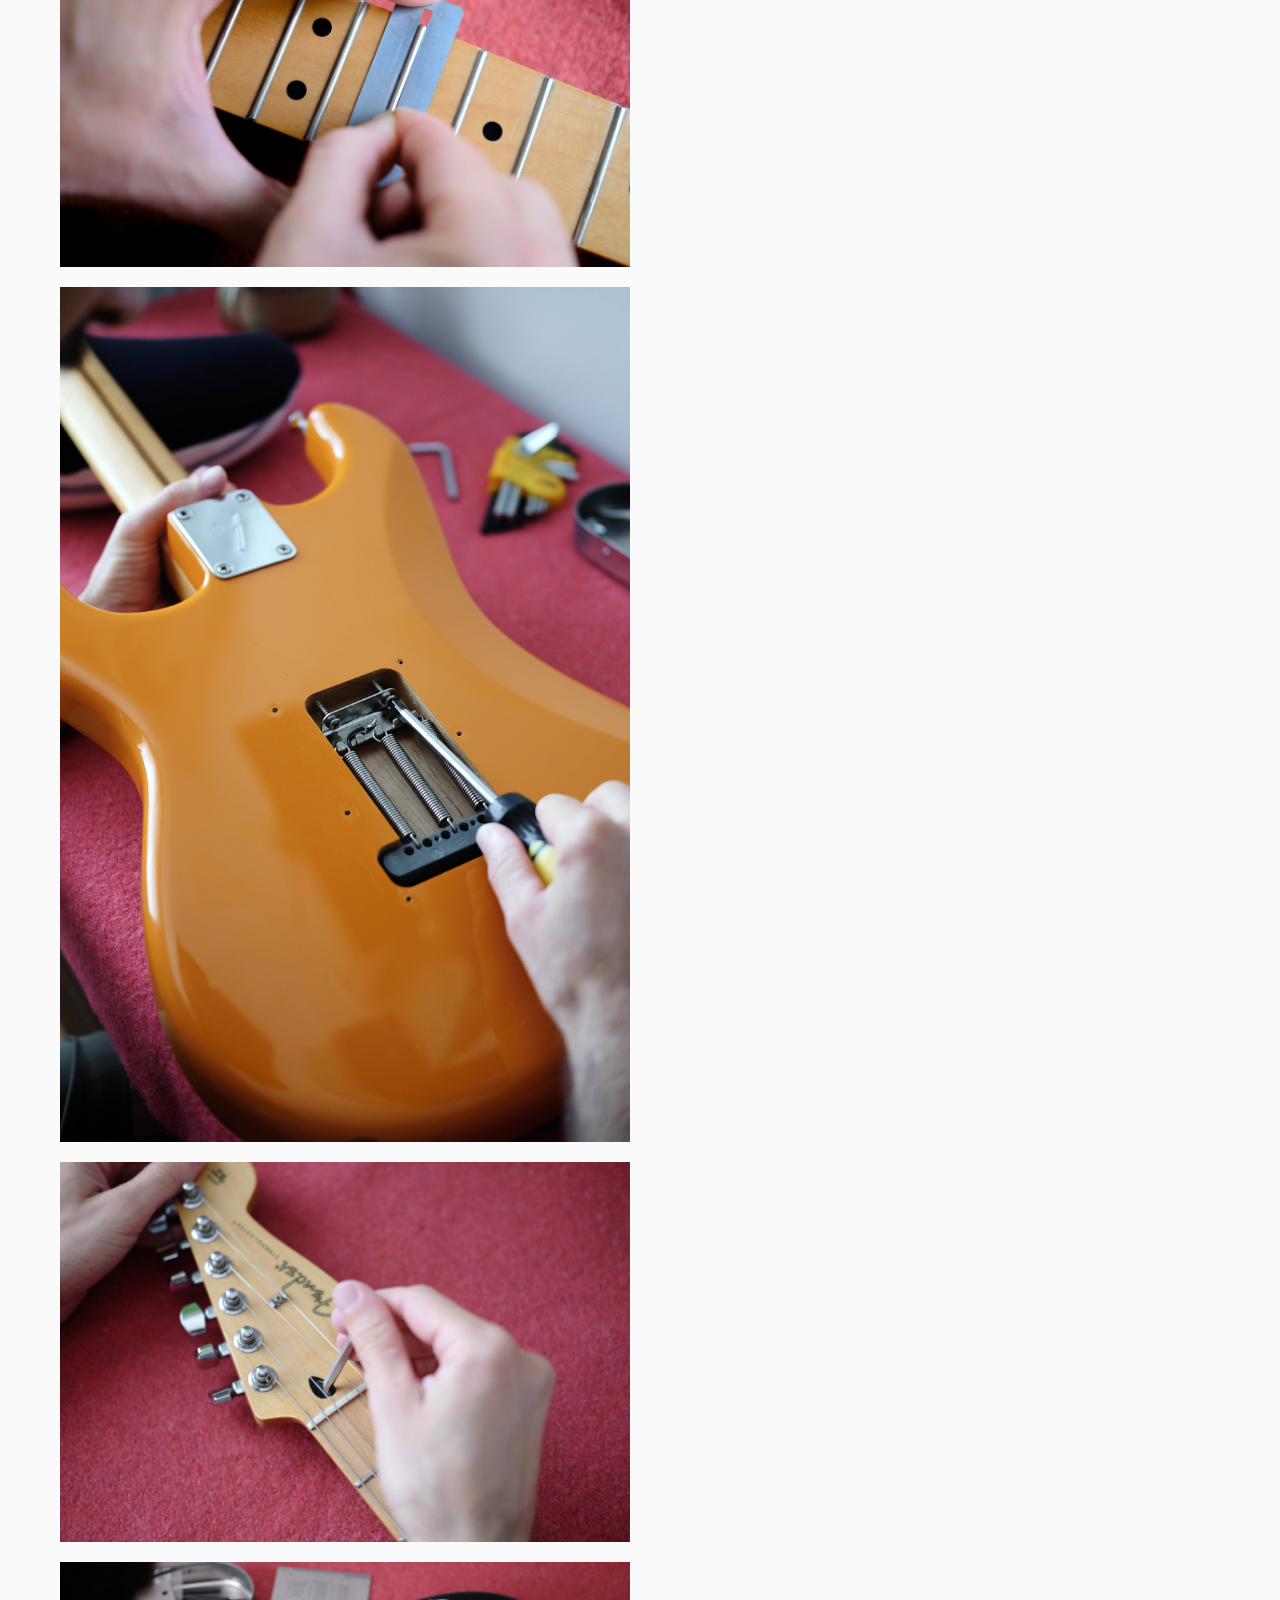
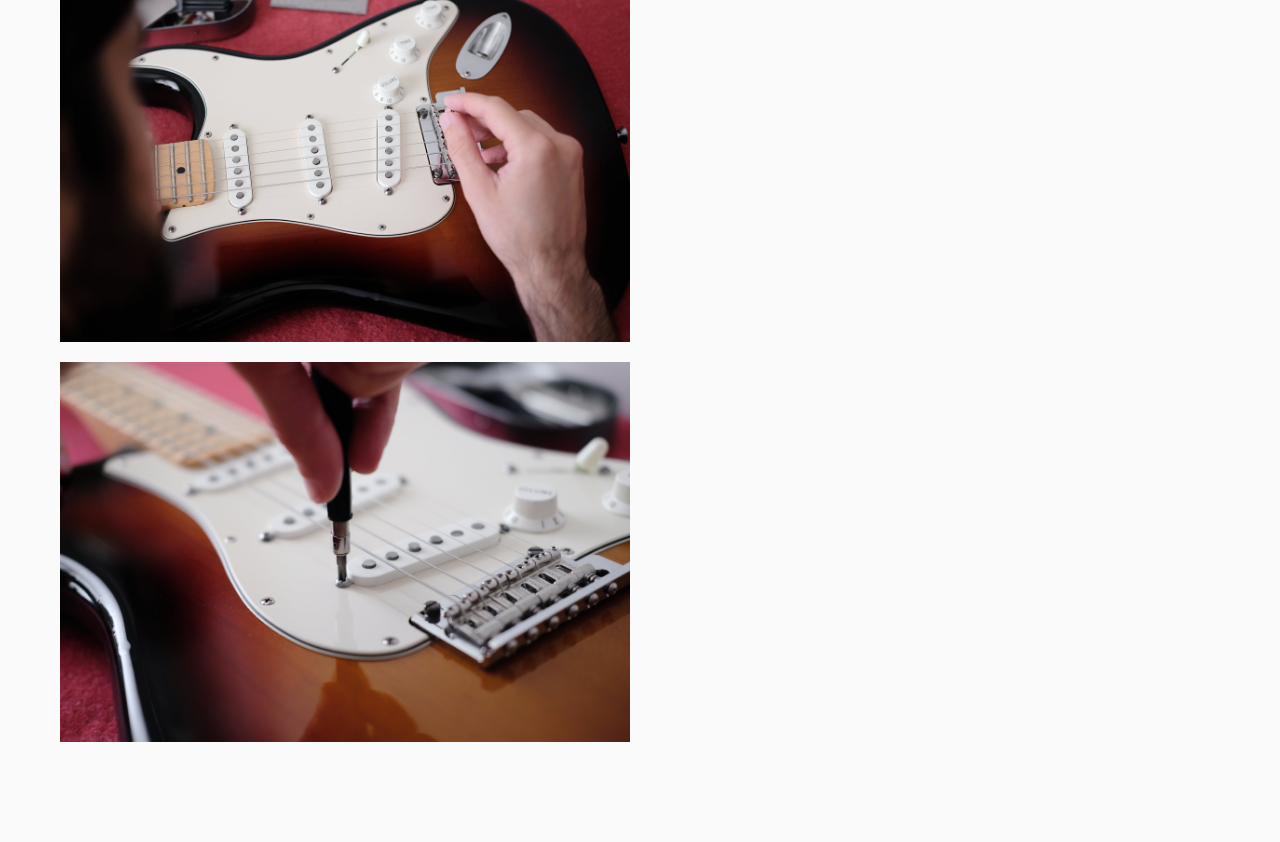
==== commit c2e1b4da: "Update about.html" ====
--- a/about.html
+++ b/about.html
@@ -91,16 +91,14 @@
           differently and deserves an individual approach.
         </p>
         <p>
-          Later, when I began touring, keeping every instrument performing reliably
-          became essential. We weren't able to have a dedicated guitar technician,
-          so I worked alongside local luthiers, learning the ins and outs and taking
-          responsibility for maintaining the band's guitars on the road.
+          Later, I worked alongside local luthiers, learning the ins and outs so I
+            could formalise and make sense of what I read and discovered through all
+            those years.
         </p>
         <p>
-          Although I no longer tour, that passion has never left me. Today, every
-          instrument that comes through my workshop is assessed on its own specific
-          caracteristics. Rather than aiming for a standard setup, I focus on understanding
-          what each owner and guitar needs to perform at its best.
+          Today, every instrument that comes through my workshop is assessed on its own
+            specific caracteristics. Rather than aiming for a standard setup, I focus on
+            understanding what each owner and guitar needs to perform at its best.
         </p>
       </div>
     </div>
--- a/style-about.css
+++ b/style-about.css
@@ -86,7 +86,7 @@
 }
 
 .about-text {
-  max-width: 640px;
+  max-width: 570px;
 }
 
 .about-text p {
@@ -161,9 +161,12 @@
 
   /* 4. Full-Width Text Column */
   .about-text-col {
+    position: relative !important; /* CRITICAL: Takes it out of fixed positioning */
+    top: auto !important;
+    right: auto !important;
+    height: auto !important;
     width: 100% !important;
     max-width: 100% !important;
-    height: auto;
     padding: 20px 20px 60px 20px !important;
     box-sizing: border-box;
   }
